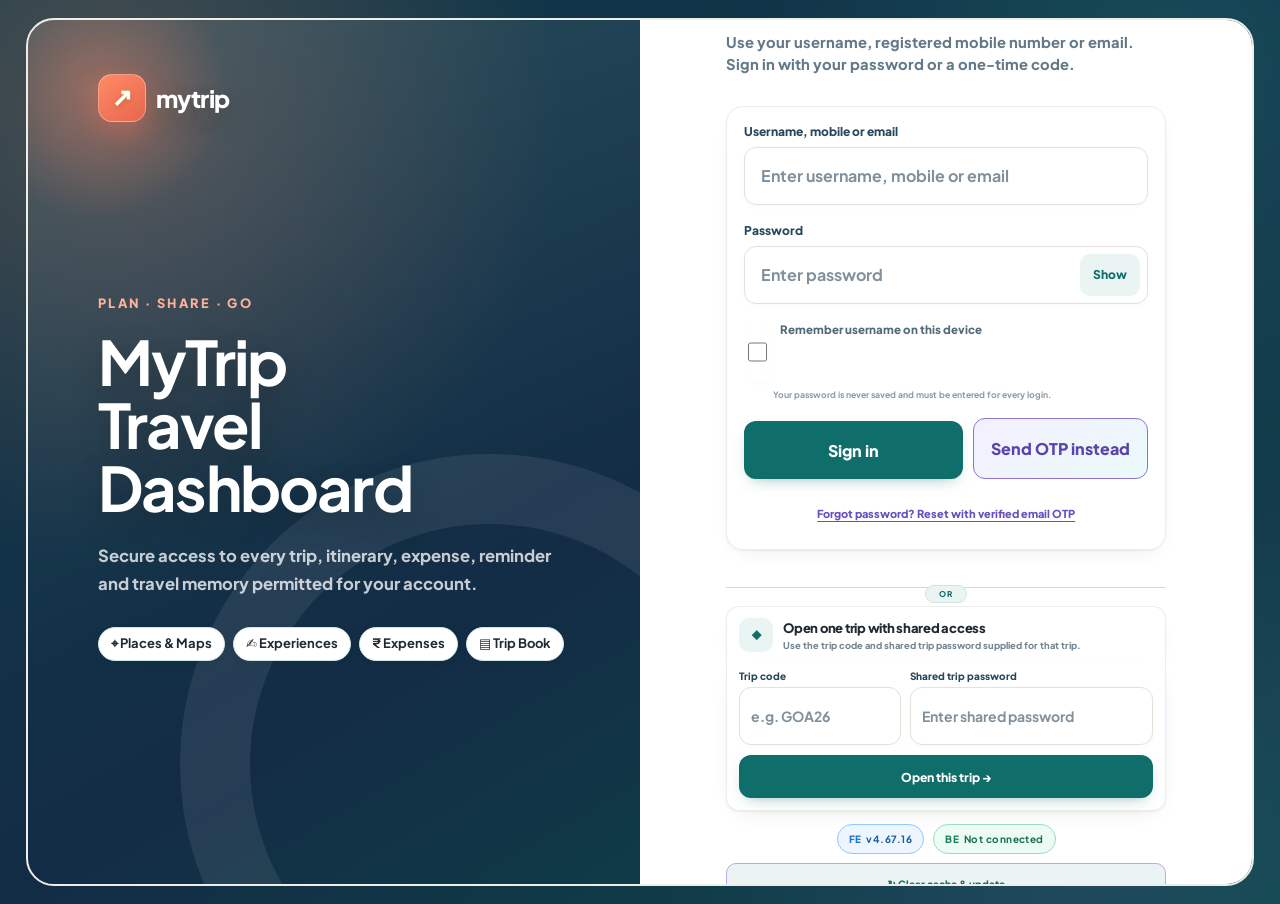
==== quick-expense/index.html @ 0f439f07 "Keep saved settlements after refresh and allow post-settlement expense corrections (FE 4.67.16)" ====
<!doctype html>
<html lang="en">
<head>
  <base href="../">
  <meta charset="utf-8">
  <meta name="viewport" content="width=device-width, initial-scale=1">
  <meta name="theme-color" content="#7754D5">
  <meta name="color-scheme" content="only light">
  <meta name="darkreader-lock">
  <script>
    /* Apply the saved theme before CSS paints the login screen. Night mode Off
       is explicit and persistent; new devices start in light mode. */
    (function () {
      var key = "mytrip.theme", choice = "";
      try { choice = localStorage.getItem(key) || ""; } catch (e) {}
      if (!/^(light|dark|auto)$/.test(choice)) {
        try {
          var row = document.cookie.split(";").map(function (item) { return item.trim(); }).find(function (item) { return item.indexOf("mytrip_theme=") === 0; });
          choice = row ? decodeURIComponent(row.slice(13)) : "";
        } catch (e) { choice = ""; }
      }
      if (!/^(light|dark|auto)$/.test(choice)) choice = "light";
      var dark = choice === "dark" || (choice === "auto" && window.matchMedia && matchMedia("(prefers-color-scheme: dark)").matches);
      document.documentElement.setAttribute("data-theme", dark ? "dark" : "light");
    })();
  </script>
  <title>Quick Expense · MyTrip · No login</title>
  <link rel="preconnect" href="https://script.google.com" crossorigin>
  <link rel="preconnect" href="https://script.googleusercontent.com" crossorigin>
  <link rel="dns-prefetch" href="https://script.google.com">
  <meta name="description" content="Plan trips together: day-by-day itinerary, shared notes, photos, maps and fair expense splitting for families and friends.">
  <link rel="icon" href="quick-expense-icon.svg" type="image/svg+xml">
<link rel="manifest" href="quick-expense/manifest.webmanifest">
<link rel="apple-touch-icon" href="quick-expense-icon-192.png">
<meta name="apple-mobile-web-app-capable" content="yes">
<meta name="mobile-web-app-capable" content="yes">
<meta name="apple-mobile-web-app-title" content="Quick Expense">
  <link rel="preconnect" href="https://fonts.googleapis.com">
  <link rel="preconnect" href="https://fonts.gstatic.com" crossorigin>
  <link rel="preload" href="https://fonts.googleapis.com/css2?family=Plus+Jakarta+Sans:wght@400;500;600;700;800&amp;display=swap" as="style" onload="this.onload=null;this.rel='stylesheet'">
  <noscript><link href="https://fonts.googleapis.com/css2?family=Plus+Jakarta+Sans:wght@400;500;600;700;800&amp;display=swap" rel="stylesheet"></noscript>
  <link rel="stylesheet" href="app.css?v=4.67.16">
</head>
<body>
  <a class="skip-link" href="#view">Skip to trip content</a>
  <div class="app-progress hidden" id="appProgress" role="progressbar" aria-label="MyTrip is working" aria-hidden="true"><i></i></div>
  <section class="quick-expense-screen hidden" id="quickExpenseScreen" aria-label="Quick expense entry">
            <header class="quick-expense-topbar"><a class="brand" href="./"><i>↗</i> mytrip</a><div class="quick-expense-versions"><span>FE <b id="quickExpenseFrontendVersion">v4.67.16</b></span><span>BE <b id="quickExpenseBackendVersion">—</b></span></div><a class="quick-expense-login-link" href="./?account=1">Account sign in</a></header>
    <main id="quickExpenseContent"><div class="quick-expense-loading"><i>₹</i><h1>Opening your expense form…</h1><p>Checking this personal link securely.</p></div></main>
  </section>
  <section class="access-screen" id="accessScreen">
    <div class="access-shell">
      <div class="access-art">
        <div class="brand"><i>↗</i> mytrip</div>
        <div class="access-copy"><span>PLAN · SHARE · GO</span><h1>MyTrip<br>Travel<br>Dashboard</h1><p>Secure access to every trip, itinerary, expense, reminder and travel memory permitted for your account.</p><div class="feature-chips"><b>⌖ Places &amp; Maps</b><b>✍ Experiences</b><b>₹ Expenses</b><b>▤ Trip Book</b></div></div>
      </div>
      <div class="access-panel">
        <div class="access-card">
          <div class="mobile-logo"><i>↗</i> mytrip</div>
          <span class="kicker login-kicker">SECURE ACCESS</span>
          <h2>Welcome</h2>
          <p>Use your username, registered mobile number or email. Sign in with your password or a one-time code.</p>
          <form id="accountLoginForm" class="account-login-form">
            <label>Username, mobile or email<input name="username" id="loginUsername" maxlength="120" autocomplete="username" placeholder="Enter username, mobile or email" required></label>
            <label>Password<span class="password-input-wrap"><input name="password" id="loginPassword" type="password" minlength="4" maxlength="64" autocomplete="current-password" placeholder="Enter password" required><button id="toggleLoginPassword" type="button" aria-pressed="false">Show</button></span></label>
            <div class="login-save-option"><label><input name="rememberLogin" id="rememberLogin" type="checkbox"><span>Remember username on this device</span></label><small>Your password is never saved and must be entered for every login.</small></div>
            <div class="account-login-actions"><button class="primary login-submit" type="submit">Sign in</button><button class="otp-send-button" id="sendLoginOtp" type="button">Send OTP instead</button></div>
            <button class="forgot-password-button" id="forgotPassword" type="button">Forgot password? Reset with verified email OTP</button>
          </form>
          <form id="otpLoginForm" class="otp-login-form hidden">
            <div class="otp-delivery-status" id="otpDeliveryStatus"><i>✦</i><p>A 6-digit OTP was sent to your registered email.</p></div>
            <label>One-time password<input name="otp" id="loginOtp" type="text" inputmode="numeric" autocomplete="one-time-code" pattern="[0-9]{6}" minlength="6" maxlength="6" placeholder="Enter 6-digit OTP" required></label>
            <div class="otp-login-actions"><button type="button" id="cancelLoginOtp">Use password</button><button class="primary" type="submit">Verify OTP &amp; sign in</button></div>
          </form>
          <section class="visible-shared-access" aria-labelledby="sharedAccessTitle">
            <div class="login-section-divider"><span>OR</span></div>
            <header><i>◆</i><div><h3 id="sharedAccessTitle">Open one trip with shared access</h3><p>Use the trip code and shared trip password supplied for that trip.</p></div></header>
            <form id="joinForm" class="visible-shared-form"><div class="shared-field-grid"><label>Trip code<input name="tripId" id="joinTripId" placeholder="e.g. GOA26" autocomplete="off" required></label><label>Shared trip password<input name="pin" type="password" maxlength="64" autocomplete="current-password" placeholder="Enter shared password" required></label></div><button class="secondary" type="submit">Open this trip →</button></form>
          </section>
          <div class="version-strip" aria-label="Application versions"><span>FE <b id="loginFrontendVersion">v4.67.16</b></span><span>BE <b id="loginBackendVersion">Not connected</b></span></div>
          <a class="cache-clear-button" id="clearAppCache" href="repair.html?auto=1">↻ Clear cache &amp; update</a>
          <details class="login-more-options"><summary>Other setup tools</summary><div>
            <button class="demo-button unified-demo" id="previewDemoButton" type="button">Preview dashboard demo</button>
            <button class="text-button" id="showCreateButton" type="button">＋ Create a new trip</button>
            <button class="backend-settings-link" id="connectBackendButton" type="button">Backend settings</button>
          </div></details>
          <p class="access-note">Your permissions are applied automatically after sign-in.</p>
        </div>
      </div>
    </div>
  </section>

  <section class="account-hub hidden" id="accountHub">
    <header class="account-hub-topbar"><a class="brand" href="#"><i>↗</i> mytrip</a><div><span id="hubAccountLabel">MY ACCOUNT</span><b id="hubVersion">FE v4.67.16 · BE —</b></div><time class="header-date-time" id="hubDateTime" aria-label="Current date and time">◆ Loading date and time…</time><span class="connection-status" id="hubConnectionStatus" role="status"><i></i><b>Online</b></span><button class="account-signout" id="hubSignOut" type="button">↪ Sign out</button></header>
    <main id="accountHubContent"></main>
  </section>

  <section class="dashboard hidden" id="dashboard">
    <aside class="sidebar">
      <a class="brand" href="#"><i>↗</i> mytrip</a>
      <nav id="mainNav">
        <button data-tab="overview" class="active"><i>⌂</i><span>Overview</span></button>
        <button data-tab="itinerary"><i>▦</i><span>Itinerary</span></button>
        <button data-tab="experiences"><i>✍</i><span>Experiences</span></button>
        <button data-tab="photos"><i>▣</i><span>Trip Photos</span></button>
        <button data-tab="places"><i>⌖</i><span>Places & Map</span></button>
        <button data-tab="expenses"><i>₹</i><span>Expenses</span></button>
        <button data-tab="people"><i>♙</i><span>Travellers</span></button>
        <button data-tab="checklist"><i>☑</i><span>Checklist</span></button>
        <button data-tab="print"><i>▤</i><span>Print & Export</span></button>
        <button data-tab="help" class="nav-help"><i>?</i><span>Help & Feedback</span></button>
        <button type="button" data-night-toggle class="nav-night"><i>☾</i><span>Night mode · <em data-night-label>Off</em></span></button>
      </nav>
      <div class="current-trip"><span class="kicker">CURRENT TRIP</span><div><i>🌴</i><span><b id="sideTripName">Goa escape</b><small id="sideTripDates">19–23 Nov 2026</small><em id="sideTripCode">TRIP ID · GOA26</em></span></div></div>
      <div class="user"><span>SS</span><div><b id="currentUser">Traveller</b><small id="currentRoleLabel">Traveller access</small></div></div>
    </aside>

    <main class="workspace">
      <header class="topbar">
        <div class="mobile-brand"><i>↗</i><span>mytrip</span></div>
        <div class="top-trip-summary" aria-label="Current trip">
          <span class="trip-status" id="tripStatus">● ACTIVE</span>
          <span class="trip-id-chip" id="tripIdChip"><small>TRIP ID</small><strong>GOA26</strong></span>
          <div class="top-trip-copy"><strong id="tripTitle">Goa Escape</strong><small id="tripMeta">19–23 Nov 2026 · 4 nights · 6 travellers</small></div>
          <span class="hidden" id="crumbLabel">Overview</span>
        </div>
        <time class="header-date-time" id="dashboardDateTime" aria-label="Current date and time">◆ Loading date and time…</time>
        <div class="top-actions">
          <span class="text-size-control" id="textSizeControl" role="group" aria-label="Text size">
            <button type="button" id="textSizeDown" aria-label="Smaller text">A−</button>
            <b id="textSizeValue">100%</b>
            <button type="button" id="textSizeUp" aria-label="Larger text">A+</button>
          </span>
          <span class="connection-status" id="dashboardConnectionStatus" role="status"><i></i><b>Online</b></span>
          <span class="version-badge" id="dashboardVersion">FE v4.67.16 · BE —</span>
          <button class="all-trips" id="allTripsButton">◆ All trips</button>
          <span class="access-badge" id="accessBadge">ADMINISTRATOR</span>
          <div class="avatars" id="topAvatars"></div>
          <button class="invite" id="inviteButton">＋ Invite</button>
          <details class="trip-tools top-trip-tools">
            <summary aria-label="Manage trip">••• <span>Manage</span></summary>
            <div class="trip-tools-menu"><button class="secondary" id="editTripButton">✎ Edit trip</button><button class="secondary" id="tripPhotoButton">▣ Trip photo</button><button class="secondary status-control" id="tripStatusButton">Disable trip</button><button class="secondary" id="syncButton">↻ Refresh data</button><button class="danger-button" id="deleteTripButton">Delete trip</button></div>
          </details>
          <button class="topbar-signout" id="leaveTrip" type="button" aria-label="Sign out"><span>↪</span><b>Sign out</b></button>
        </div>
      </header>
      <div class="content">
        <div id="view" tabindex="-1"></div>
      </div>
    </main>
  </section>

  <button class="sticky-edge-tab hidden" id="stickyEdgeTab" type="button" aria-controls="stickyPanel" aria-expanded="false">
    <i>✦</i><span>Sticky notes</span><b id="stickyEdgeCount">0</b>
  </button>
  <div class="sticky-panel-backdrop hidden" id="stickyPanelBackdrop"></div>
  <aside class="sticky-panel hidden" id="stickyPanel" aria-hidden="true">
    <header>
      <div><span class="kicker">RIGHT UTILITY PANEL</span><h2>Trip sticky notes</h2><p>Targets and reminders without occupying dashboard space.</p></div>
      <button id="closeStickyPanel" type="button" aria-label="Collapse sticky notes">×</button>
    </header>
    <div class="sticky-panel-toolbar"><div><b>📌 Shared pinned stickies</b><small id="stickyActiveCount">0 active</small></div><span class="sticky-toolbar-actions"><button class="sticky-access-button hidden" id="stickyScreenToggle" type="button" title="Float pinned notes over the dashboard on this device">📌 Show on screen</button><button class="sticky-access-button" id="stickyRefreshButton" type="button" title="Re-read the notes from the trip sheet">⟳ Refresh</button><button class="sticky-access-button hidden" id="stickyRecallButton" type="button" title="Bring every pinned note back into view">📌 Bring to view</button><button class="sticky-access-button hidden" id="stickyAccessButton" type="button">⚙ Who can edit</button><button class="sticky-access-button hidden" id="stickyHideToggle" type="button" title="Show or hide the sticky note for every traveller in this trip">🙈 Hide for travellers</button><button id="addStickyNote" type="button">＋ Add sticky</button></span></div>
    <p class="sticky-device-note">Pinned notes are shared with every traveller in this trip.</p>
    <div class="sticky-panel-list" id="stickyActiveList"></div>
    <section class="sticky-diary-section"><div><span class="kicker">STICKY NOTE DIARY · GOOGLE SHEET</span><h3>Completed history</h3><small id="stickyCompletedCount">0 completed</small></div><p>Completed entries are permanently stored separately from Experiences.</p><div class="sticky-diary-list" id="stickyDiaryList"></div></section>
  </aside>
  <div class="floating-sticky-layer hidden" id="floatingStickyLayer" aria-live="polite"></div>

  <div class="quick-find-layer hidden" id="quickFindLayer" role="presentation">
    <section role="dialog" aria-modal="true" aria-labelledby="quickFindTitle">
      <header><div><span class="kicker">SEARCH THIS TRIP</span><h2 id="quickFindTitle">Quick Find</h2></div><button id="closeQuickFind" type="button" aria-label="Close Quick Find">×</button></header>
      <label class="quick-find-input"><i>⌕</i><input id="quickFindInput" type="search" autocomplete="off" placeholder="Search plans, places, expenses, photos, experiences…" aria-describedby="quickFindHelp"><kbd>ESC</kbd></label>
      <div class="quick-find-help" id="quickFindHelp"><span>Results respect this account’s permissions.</span><b id="quickFindCount">Type to search</b></div>
      <div class="quick-find-results" id="quickFindResults"></div>
    </section>
  </div>

  <button class="global-quick-add hidden" id="globalQuickAdd" type="button" aria-label="Open Quick Add" aria-haspopup="dialog"><span>＋</span><b>Quick Add</b></button>

  <button class="back-to-top hidden" id="backToTop" type="button" aria-label="Back to top"><span>↑</span><b>Top</b></button>

  <div class="modal hidden" id="modal" role="presentation"><section role="dialog" aria-modal="true" aria-labelledby="modalTitle"><header><div><span class="kicker">MYTRIP</span><h2 id="modalTitle">Add</h2></div><button id="closeModal" aria-label="Close">×</button></header><div id="modalBody"></div></section></div>
  <div class="toast hidden" id="toast" role="status"></div>
  <section class="print-area" id="printArea"></section>

  <script defer src="config.js?v=4.67.16"></script>
  <script defer src="app.js?v=4.67.16"></script>
<nav class="mt-tabbar" id="mtTabbar" aria-label="Main" hidden>
      <button type="button" data-tab="overview" class="active"><i data-icon="overview"></i><span>Today</span></button>
      <button type="button" data-tab="itinerary"><i data-icon="itinerary"></i><span>Plan</span></button>
      <button type="button" class="mt-plus" data-mt-plus aria-label="Add expense (hold for plan)"><b>＋</b></button>
      <button type="button" data-tab="expenses"><i data-icon="expenses"></i><span>Money</span></button>
      <button type="button" data-mt-more><i data-icon="more"></i><span>More</span></button>
    </nav>
    <button type="button" class="mt-fab" id="mtFab" aria-label="Add" hidden>＋</button>
  </body>
</html>
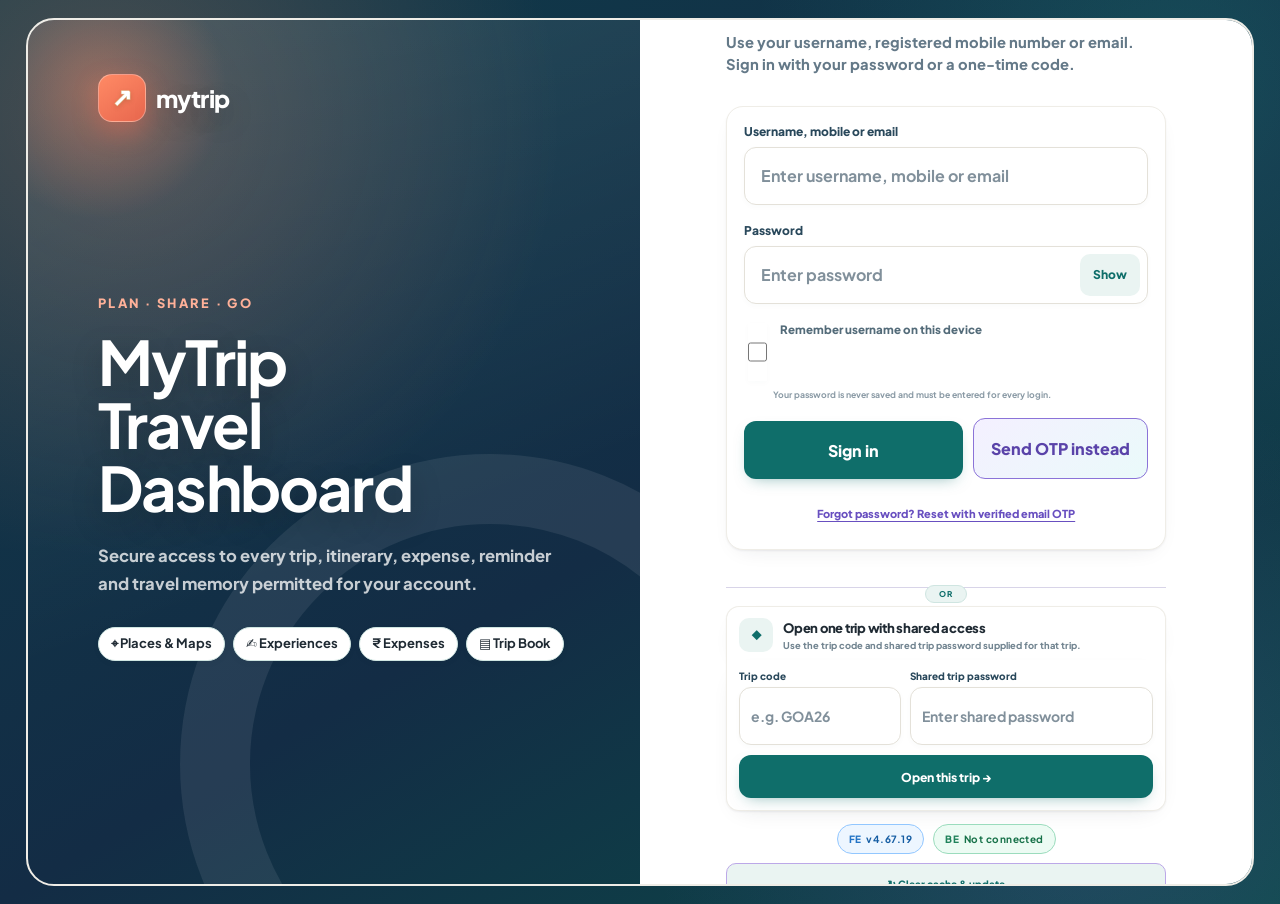
==== commit 56fefb2b: "Add shared trip-header collage, optional printed header and cash borrowing (FE 4.67.19) Keep origina" ====
--- a/quick-expense/index.html
+++ b/quick-expense/index.html
@@ -39,13 +39,13 @@
   <link rel="preconnect" href="https://fonts.gstatic.com" crossorigin>
   <link rel="preload" href="https://fonts.googleapis.com/css2?family=Plus+Jakarta+Sans:wght@400;500;600;700;800&amp;display=swap" as="style" onload="this.onload=null;this.rel='stylesheet'">
   <noscript><link href="https://fonts.googleapis.com/css2?family=Plus+Jakarta+Sans:wght@400;500;600;700;800&amp;display=swap" rel="stylesheet"></noscript>
-  <link rel="stylesheet" href="app.css?v=4.67.16">
+  <link rel="stylesheet" href="app.css?v=4.67.19">
 </head>
 <body>
   <a class="skip-link" href="#view">Skip to trip content</a>
   <div class="app-progress hidden" id="appProgress" role="progressbar" aria-label="MyTrip is working" aria-hidden="true"><i></i></div>
   <section class="quick-expense-screen hidden" id="quickExpenseScreen" aria-label="Quick expense entry">
-            <header class="quick-expense-topbar"><a class="brand" href="./"><i>↗</i> mytrip</a><div class="quick-expense-versions"><span>FE <b id="quickExpenseFrontendVersion">v4.67.16</b></span><span>BE <b id="quickExpenseBackendVersion">—</b></span></div><a class="quick-expense-login-link" href="./?account=1">Account sign in</a></header>
+            <header class="quick-expense-topbar"><a class="brand" href="./"><i>↗</i> mytrip</a><div class="quick-expense-versions"><span>FE <b id="quickExpenseFrontendVersion">v4.67.19</b></span><span>BE <b id="quickExpenseBackendVersion">—</b></span></div><a class="quick-expense-login-link" href="./?account=1">Account sign in</a></header>
     <main id="quickExpenseContent"><div class="quick-expense-loading"><i>₹</i><h1>Opening your expense form…</h1><p>Checking this personal link securely.</p></div></main>
   </section>
   <section class="access-screen" id="accessScreen">
@@ -77,7 +77,7 @@
             <header><i>◆</i><div><h3 id="sharedAccessTitle">Open one trip with shared access</h3><p>Use the trip code and shared trip password supplied for that trip.</p></div></header>
             <form id="joinForm" class="visible-shared-form"><div class="shared-field-grid"><label>Trip code<input name="tripId" id="joinTripId" placeholder="e.g. GOA26" autocomplete="off" required></label><label>Shared trip password<input name="pin" type="password" maxlength="64" autocomplete="current-password" placeholder="Enter shared password" required></label></div><button class="secondary" type="submit">Open this trip →</button></form>
           </section>
-          <div class="version-strip" aria-label="Application versions"><span>FE <b id="loginFrontendVersion">v4.67.16</b></span><span>BE <b id="loginBackendVersion">Not connected</b></span></div>
+          <div class="version-strip" aria-label="Application versions"><span>FE <b id="loginFrontendVersion">v4.67.19</b></span><span>BE <b id="loginBackendVersion">Not connected</b></span></div>
           <a class="cache-clear-button" id="clearAppCache" href="repair.html?auto=1">↻ Clear cache &amp; update</a>
           <details class="login-more-options"><summary>Other setup tools</summary><div>
             <button class="demo-button unified-demo" id="previewDemoButton" type="button">Preview dashboard demo</button>
@@ -91,7 +91,7 @@
   </section>
 
   <section class="account-hub hidden" id="accountHub">
-    <header class="account-hub-topbar"><a class="brand" href="#"><i>↗</i> mytrip</a><div><span id="hubAccountLabel">MY ACCOUNT</span><b id="hubVersion">FE v4.67.16 · BE —</b></div><time class="header-date-time" id="hubDateTime" aria-label="Current date and time">◆ Loading date and time…</time><span class="connection-status" id="hubConnectionStatus" role="status"><i></i><b>Online</b></span><button class="account-signout" id="hubSignOut" type="button">↪ Sign out</button></header>
+    <header class="account-hub-topbar"><a class="brand" href="#"><i>↗</i> mytrip</a><div><span id="hubAccountLabel">MY ACCOUNT</span><b id="hubVersion">FE v4.67.19 · BE —</b></div><time class="header-date-time" id="hubDateTime" aria-label="Current date and time">◆ Loading date and time…</time><span class="connection-status" id="hubConnectionStatus" role="status"><i></i><b>Online</b></span><button class="account-signout" id="hubSignOut" type="button">↪ Sign out</button></header>
     <main id="accountHubContent"></main>
   </section>
 
@@ -132,7 +132,7 @@
             <button type="button" id="textSizeUp" aria-label="Larger text">A+</button>
           </span>
           <span class="connection-status" id="dashboardConnectionStatus" role="status"><i></i><b>Online</b></span>
-          <span class="version-badge" id="dashboardVersion">FE v4.67.16 · BE —</span>
+          <span class="version-badge" id="dashboardVersion">FE v4.67.19 · BE —</span>
           <button class="all-trips" id="allTripsButton">◆ All trips</button>
           <span class="access-badge" id="accessBadge">ADMINISTRATOR</span>
           <div class="avatars" id="topAvatars"></div>
@@ -145,6 +145,7 @@
         </div>
       </header>
       <div class="content">
+        <div id="tripHeaderCollage" hidden></div>
         <div id="view" tabindex="-1"></div>
       </div>
     </main>
@@ -183,8 +184,8 @@
   <div class="toast hidden" id="toast" role="status"></div>
   <section class="print-area" id="printArea"></section>
 
-  <script defer src="config.js?v=4.67.16"></script>
-  <script defer src="app.js?v=4.67.16"></script>
+  <script defer src="config.js?v=4.67.19"></script>
+  <script defer src="app.js?v=4.67.19"></script>
 <nav class="mt-tabbar" id="mtTabbar" aria-label="Main" hidden>
       <button type="button" data-tab="overview" class="active"><i data-icon="overview"></i><span>Today</span></button>
       <button type="button" data-tab="itinerary"><i data-icon="itinerary"></i><span>Plan</span></button>
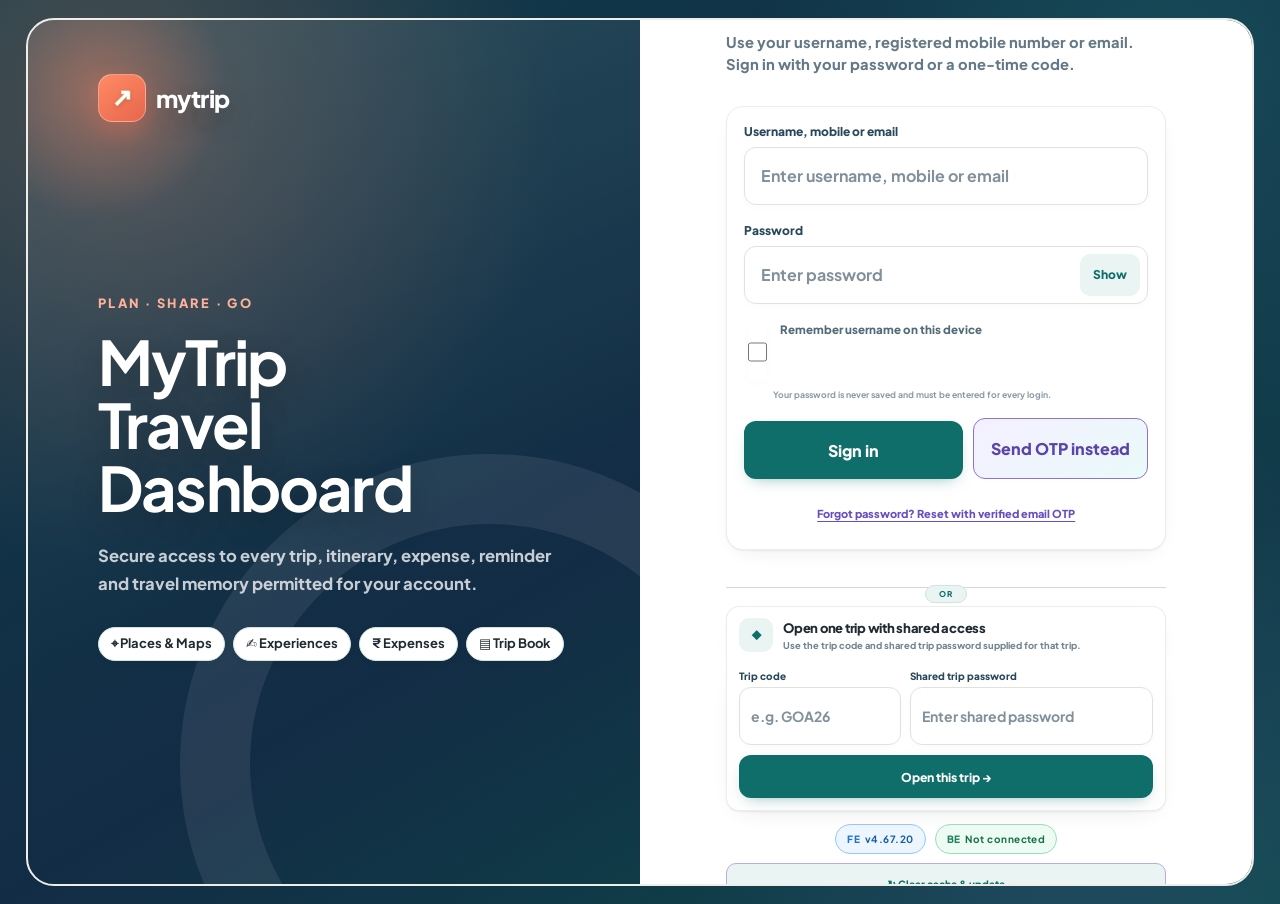
==== commit f7793e51: "Recognize upgraded backend for trip-header collage (FE 4.67.20) Retain photo feature flags during tr" ====
--- a/quick-expense/index.html
+++ b/quick-expense/index.html
@@ -39,13 +39,13 @@
   <link rel="preconnect" href="https://fonts.gstatic.com" crossorigin>
   <link rel="preload" href="https://fonts.googleapis.com/css2?family=Plus+Jakarta+Sans:wght@400;500;600;700;800&amp;display=swap" as="style" onload="this.onload=null;this.rel='stylesheet'">
   <noscript><link href="https://fonts.googleapis.com/css2?family=Plus+Jakarta+Sans:wght@400;500;600;700;800&amp;display=swap" rel="stylesheet"></noscript>
-  <link rel="stylesheet" href="app.css?v=4.67.19">
+  <link rel="stylesheet" href="app.css?v=4.67.20">
 </head>
 <body>
   <a class="skip-link" href="#view">Skip to trip content</a>
   <div class="app-progress hidden" id="appProgress" role="progressbar" aria-label="MyTrip is working" aria-hidden="true"><i></i></div>
   <section class="quick-expense-screen hidden" id="quickExpenseScreen" aria-label="Quick expense entry">
-            <header class="quick-expense-topbar"><a class="brand" href="./"><i>↗</i> mytrip</a><div class="quick-expense-versions"><span>FE <b id="quickExpenseFrontendVersion">v4.67.19</b></span><span>BE <b id="quickExpenseBackendVersion">—</b></span></div><a class="quick-expense-login-link" href="./?account=1">Account sign in</a></header>
+            <header class="quick-expense-topbar"><a class="brand" href="./"><i>↗</i> mytrip</a><div class="quick-expense-versions"><span>FE <b id="quickExpenseFrontendVersion">v4.67.20</b></span><span>BE <b id="quickExpenseBackendVersion">—</b></span></div><a class="quick-expense-login-link" href="./?account=1">Account sign in</a></header>
     <main id="quickExpenseContent"><div class="quick-expense-loading"><i>₹</i><h1>Opening your expense form…</h1><p>Checking this personal link securely.</p></div></main>
   </section>
   <section class="access-screen" id="accessScreen">
@@ -77,7 +77,7 @@
             <header><i>◆</i><div><h3 id="sharedAccessTitle">Open one trip with shared access</h3><p>Use the trip code and shared trip password supplied for that trip.</p></div></header>
             <form id="joinForm" class="visible-shared-form"><div class="shared-field-grid"><label>Trip code<input name="tripId" id="joinTripId" placeholder="e.g. GOA26" autocomplete="off" required></label><label>Shared trip password<input name="pin" type="password" maxlength="64" autocomplete="current-password" placeholder="Enter shared password" required></label></div><button class="secondary" type="submit">Open this trip →</button></form>
           </section>
-          <div class="version-strip" aria-label="Application versions"><span>FE <b id="loginFrontendVersion">v4.67.19</b></span><span>BE <b id="loginBackendVersion">Not connected</b></span></div>
+          <div class="version-strip" aria-label="Application versions"><span>FE <b id="loginFrontendVersion">v4.67.20</b></span><span>BE <b id="loginBackendVersion">Not connected</b></span></div>
           <a class="cache-clear-button" id="clearAppCache" href="repair.html?auto=1">↻ Clear cache &amp; update</a>
           <details class="login-more-options"><summary>Other setup tools</summary><div>
             <button class="demo-button unified-demo" id="previewDemoButton" type="button">Preview dashboard demo</button>
@@ -91,7 +91,7 @@
   </section>
 
   <section class="account-hub hidden" id="accountHub">
-    <header class="account-hub-topbar"><a class="brand" href="#"><i>↗</i> mytrip</a><div><span id="hubAccountLabel">MY ACCOUNT</span><b id="hubVersion">FE v4.67.19 · BE —</b></div><time class="header-date-time" id="hubDateTime" aria-label="Current date and time">◆ Loading date and time…</time><span class="connection-status" id="hubConnectionStatus" role="status"><i></i><b>Online</b></span><button class="account-signout" id="hubSignOut" type="button">↪ Sign out</button></header>
+    <header class="account-hub-topbar"><a class="brand" href="#"><i>↗</i> mytrip</a><div><span id="hubAccountLabel">MY ACCOUNT</span><b id="hubVersion">FE v4.67.20 · BE —</b></div><time class="header-date-time" id="hubDateTime" aria-label="Current date and time">◆ Loading date and time…</time><span class="connection-status" id="hubConnectionStatus" role="status"><i></i><b>Online</b></span><button class="account-signout" id="hubSignOut" type="button">↪ Sign out</button></header>
     <main id="accountHubContent"></main>
   </section>
 
@@ -132,7 +132,7 @@
             <button type="button" id="textSizeUp" aria-label="Larger text">A+</button>
           </span>
           <span class="connection-status" id="dashboardConnectionStatus" role="status"><i></i><b>Online</b></span>
-          <span class="version-badge" id="dashboardVersion">FE v4.67.19 · BE —</span>
+          <span class="version-badge" id="dashboardVersion">FE v4.67.20 · BE —</span>
           <button class="all-trips" id="allTripsButton">◆ All trips</button>
           <span class="access-badge" id="accessBadge">ADMINISTRATOR</span>
           <div class="avatars" id="topAvatars"></div>
@@ -184,8 +184,8 @@
   <div class="toast hidden" id="toast" role="status"></div>
   <section class="print-area" id="printArea"></section>
 
-  <script defer src="config.js?v=4.67.19"></script>
-  <script defer src="app.js?v=4.67.19"></script>
+  <script defer src="config.js?v=4.67.20"></script>
+  <script defer src="app.js?v=4.67.20"></script>
 <nav class="mt-tabbar" id="mtTabbar" aria-label="Main" hidden>
       <button type="button" data-tab="overview" class="active"><i data-icon="overview"></i><span>Today</span></button>
       <button type="button" data-tab="itinerary"><i data-icon="itinerary"></i><span>Plan</span></button>
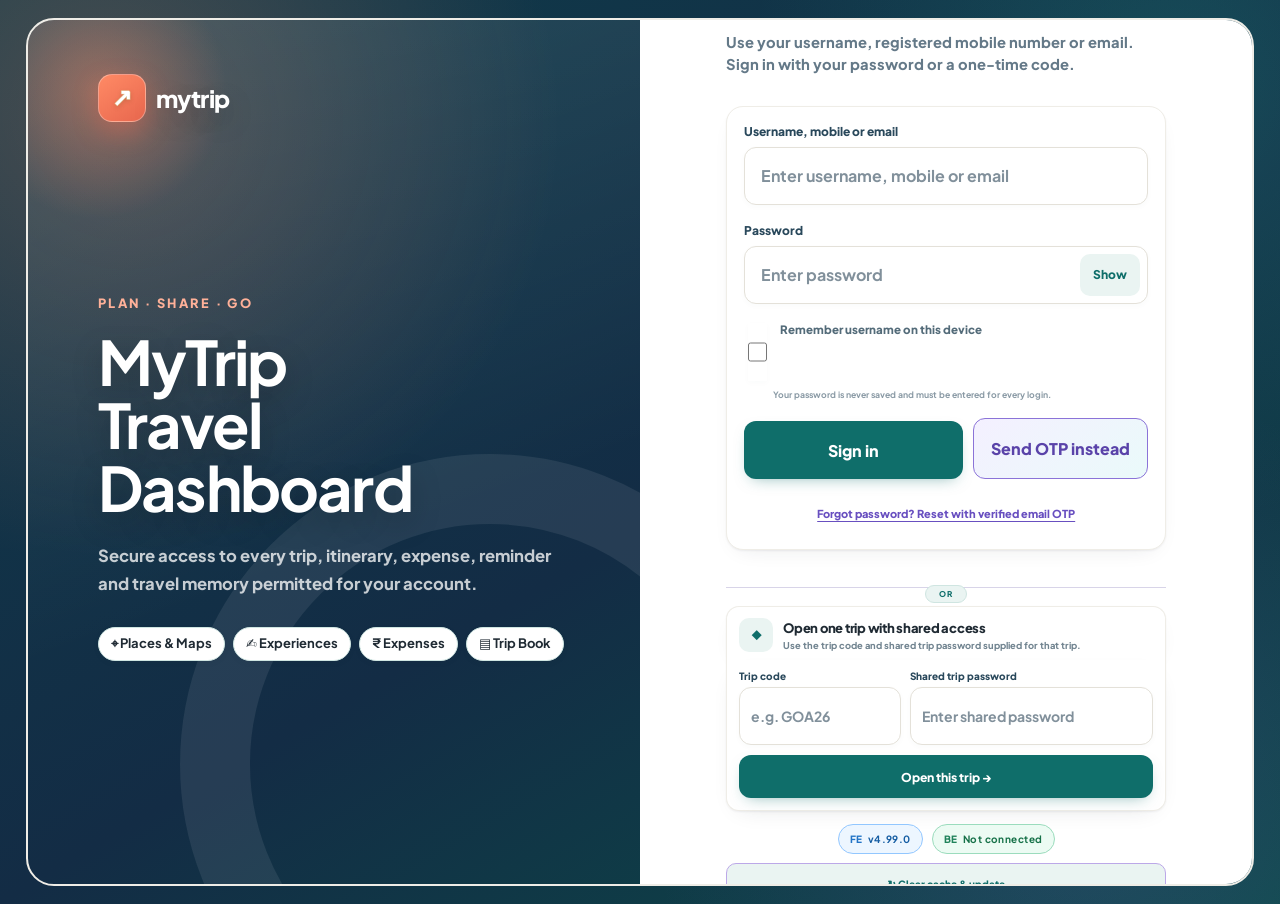
==== commit 6e6e7631: "fix: regenerate Quick Expense entry from current main shell" ====
--- a/quick-expense/index.html
+++ b/quick-expense/index.html
@@ -4,7 +4,7 @@
   <base href="../">
   <meta charset="utf-8">
   <meta name="viewport" content="width=device-width, initial-scale=1">
-  <meta name="theme-color" content="#7754D5">
+  <meta name="theme-color" content="#102B46">
   <meta name="color-scheme" content="only light">
   <meta name="darkreader-lock">
   <script>
@@ -39,13 +39,13 @@
   <link rel="preconnect" href="https://fonts.gstatic.com" crossorigin>
   <link rel="preload" href="https://fonts.googleapis.com/css2?family=Plus+Jakarta+Sans:wght@400;500;600;700;800&amp;display=swap" as="style" onload="this.onload=null;this.rel='stylesheet'">
   <noscript><link href="https://fonts.googleapis.com/css2?family=Plus+Jakarta+Sans:wght@400;500;600;700;800&amp;display=swap" rel="stylesheet"></noscript>
-  <link rel="stylesheet" href="app.css?v=4.67.20">
+  <link rel="stylesheet" href="app.css?v=4.99.0">
 </head>
 <body>
   <a class="skip-link" href="#view">Skip to trip content</a>
   <div class="app-progress hidden" id="appProgress" role="progressbar" aria-label="MyTrip is working" aria-hidden="true"><i></i></div>
   <section class="quick-expense-screen hidden" id="quickExpenseScreen" aria-label="Quick expense entry">
-            <header class="quick-expense-topbar"><a class="brand" href="./"><i>↗</i> mytrip</a><div class="quick-expense-versions"><span>FE <b id="quickExpenseFrontendVersion">v4.67.20</b></span><span>BE <b id="quickExpenseBackendVersion">—</b></span></div><a class="quick-expense-login-link" href="./?account=1">Account sign in</a></header>
+            <header class="quick-expense-topbar"><a class="brand" href="./"><i>↗</i> mytrip</a><div class="quick-expense-versions"><span>FE <b id="quickExpenseFrontendVersion">v4.99.0</b></span><span>BE <b id="quickExpenseBackendVersion">—</b></span></div><a class="quick-expense-login-link" href="./?account=1">Account sign in</a></header>
     <main id="quickExpenseContent"><div class="quick-expense-loading"><i>₹</i><h1>Opening your expense form…</h1><p>Checking this personal link securely.</p></div></main>
   </section>
   <section class="access-screen" id="accessScreen">
@@ -77,7 +77,7 @@
             <header><i>◆</i><div><h3 id="sharedAccessTitle">Open one trip with shared access</h3><p>Use the trip code and shared trip password supplied for that trip.</p></div></header>
             <form id="joinForm" class="visible-shared-form"><div class="shared-field-grid"><label>Trip code<input name="tripId" id="joinTripId" placeholder="e.g. GOA26" autocomplete="off" required></label><label>Shared trip password<input name="pin" type="password" maxlength="64" autocomplete="current-password" placeholder="Enter shared password" required></label></div><button class="secondary" type="submit">Open this trip →</button></form>
           </section>
-          <div class="version-strip" aria-label="Application versions"><span>FE <b id="loginFrontendVersion">v4.67.20</b></span><span>BE <b id="loginBackendVersion">Not connected</b></span></div>
+          <div class="version-strip" aria-label="Application versions"><span>FE <b id="loginFrontendVersion">v4.99.0</b></span><span>BE <b id="loginBackendVersion">Not connected</b></span></div>
           <a class="cache-clear-button" id="clearAppCache" href="repair.html?auto=1">↻ Clear cache &amp; update</a>
           <details class="login-more-options"><summary>Other setup tools</summary><div>
             <button class="demo-button unified-demo" id="previewDemoButton" type="button">Preview dashboard demo</button>
@@ -91,7 +91,7 @@
   </section>
 
   <section class="account-hub hidden" id="accountHub">
-    <header class="account-hub-topbar"><a class="brand" href="#"><i>↗</i> mytrip</a><div><span id="hubAccountLabel">MY ACCOUNT</span><b id="hubVersion">FE v4.67.20 · BE —</b></div><time class="header-date-time" id="hubDateTime" aria-label="Current date and time">◆ Loading date and time…</time><span class="connection-status" id="hubConnectionStatus" role="status"><i></i><b>Online</b></span><button class="account-signout" id="hubSignOut" type="button">↪ Sign out</button></header>
+    <header class="account-hub-topbar"><a class="brand" href="#"><i>↗</i> mytrip</a><div><span id="hubAccountLabel">MY ACCOUNT</span><b id="hubVersion">FE v4.99.0 · BE —</b></div><time class="header-date-time" id="hubDateTime" aria-label="Current date and time">◆ Loading date and time…</time><span class="connection-status" id="hubConnectionStatus" role="status"><i></i><b>Online</b></span><button class="account-signout" id="hubSignOut" type="button">↪ Sign out</button></header>
     <main id="accountHubContent"></main>
   </section>
 
@@ -132,7 +132,7 @@
             <button type="button" id="textSizeUp" aria-label="Larger text">A+</button>
           </span>
           <span class="connection-status" id="dashboardConnectionStatus" role="status"><i></i><b>Online</b></span>
-          <span class="version-badge" id="dashboardVersion">FE v4.67.20 · BE —</span>
+          <span class="version-badge" id="dashboardVersion">FE v4.99.0 · BE —</span>
           <button class="all-trips" id="allTripsButton">◆ All trips</button>
           <span class="access-badge" id="accessBadge">ADMINISTRATOR</span>
           <div class="avatars" id="topAvatars"></div>
@@ -184,8 +184,8 @@
   <div class="toast hidden" id="toast" role="status"></div>
   <section class="print-area" id="printArea"></section>
 
-  <script defer src="config.js?v=4.67.20"></script>
-  <script defer src="app.js?v=4.67.20"></script>
+  <script defer src="config.js?v=4.99.0"></script>
+  <script defer src="app.js?v=4.99.0"></script>
 <nav class="mt-tabbar" id="mtTabbar" aria-label="Main" hidden>
       <button type="button" data-tab="overview" class="active"><i data-icon="overview"></i><span>Today</span></button>
       <button type="button" data-tab="itinerary"><i data-icon="itinerary"></i><span>Plan</span></button>
